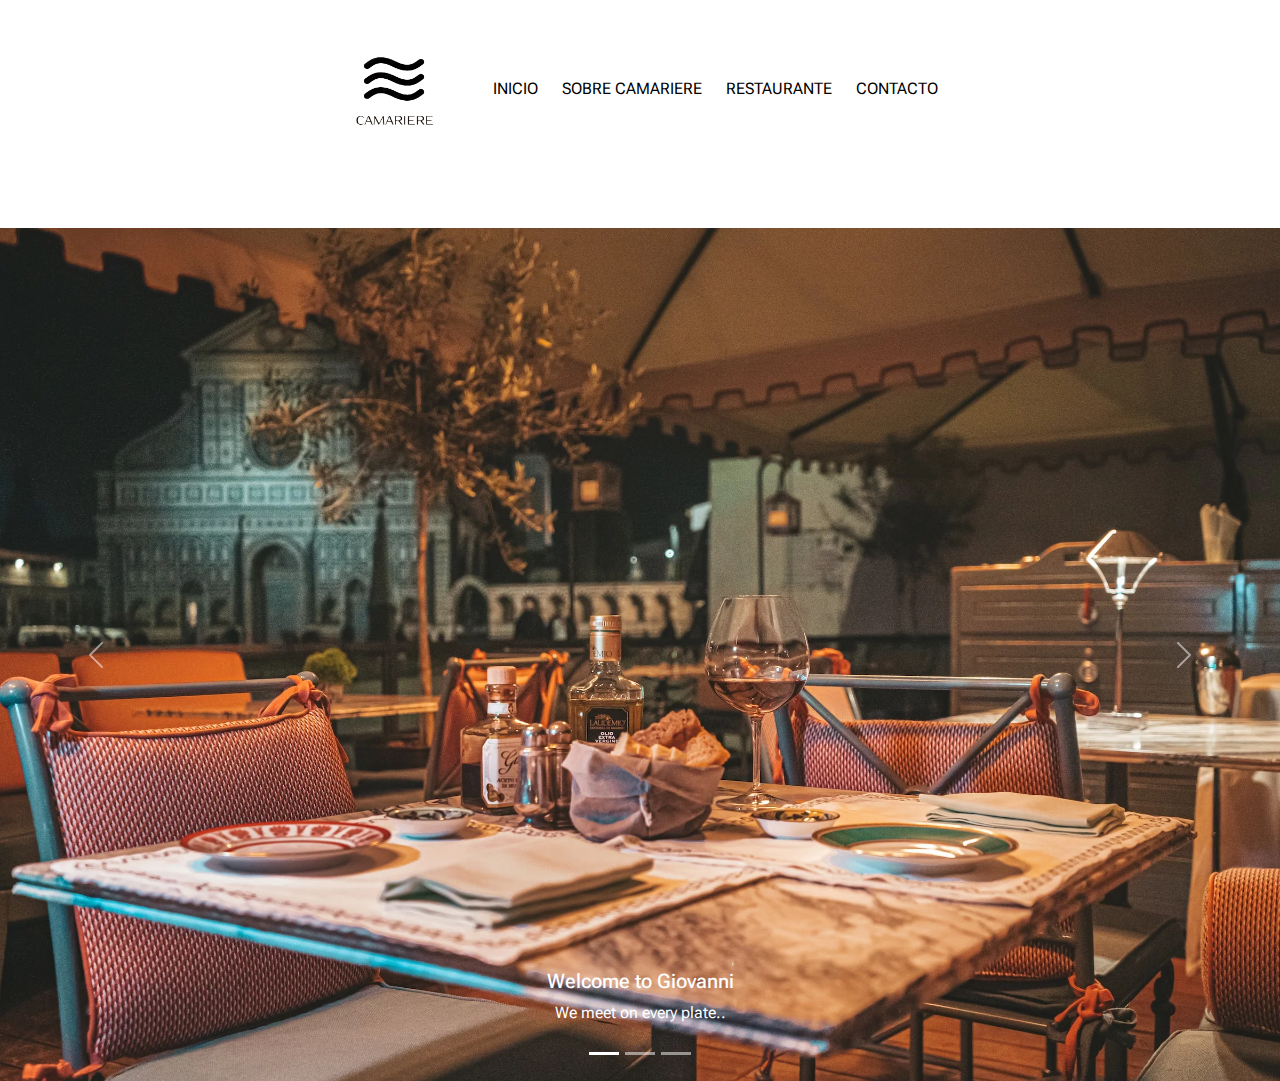
==== html/index.html @ 5c69f979 "Propuesta de proyecto" ====
<!DOCTYPE html>
<html lang="es">
<head>
    <meta charset="UTF-8">
    <meta name="viewport" content="width=device-width, initial-scale=1.0">
    <link href="https://cdn.jsdelivr.net/npm/bootstrap@5.3.3/dist/css/bootstrap.min.css" rel="stylesheet" integrity="sha384-QWTKZyjpPEjISv5WaRU9OFeRpok6YctnYmDr5pNlyT2bRjXh0JMhjY6hW+ALEwIH" crossorigin="anonymous">
    <script src="https://cdn.jsdelivr.net/npm/bootstrap@5.3.3/dist/js/bootstrap.bundle.min.js" integrity="sha384-YvpcrYf0tY3lHB60NNkmXc5s9fDVZLESaAA55NDzOxhy9GkcIdslK1eN7N6jIeHz" crossorigin="anonymous"></script>
    <link rel="icon" href="../assets/img/logo2.png">
    <link rel="stylesheet" href="../assets/css/inicio.css">
    <title>Camariere</title>

</head>
<body>

    <header>
        <input type="checkbox" id="check">
        <label for="check" class="show-menu">
            &#8801
        </label>
        <nav class="menu">
            <a href="#"><img class="logo" src="/assets/img/logoRayita.png" alt="Logo" height="130px" width="150px"></a>
            <a href="#">Inicio</a>
            <a href="#">Sobre Camariere</a>
            <a href="#">Restaurante</a>
            <a href="#">Contacto</a>
            <a href="#"><i class="fas fa-shopping-cart"></i></a>
            <label for="check" class="hide-menu">
            &#215
            </label>
        </nav>
    </header>
    <br><br>

    <!-- cARRUSEL -->

     <div id="carouselExampleCaptions" class="carousel slide">
        <div class="carousel-indicators">
          <button type="button" data-bs-target="#carouselExampleCaptions" data-bs-slide-to="0" class="active" aria-current="true" aria-label="Slide 1"></button>
          <button type="button" data-bs-target="#carouselExampleCaptions" data-bs-slide-to="1" aria-label="Slide 2"></button>
          <button type="button" data-bs-target="#carouselExampleCaptions" data-bs-slide-to="2" aria-label="Slide 3"></button>
        </div>
        <div class="carousel-inner">
          <div class="carousel-item active">
            <img src="/assets/img/restaurantElegante.webp" class="d-block w-100" alt="...">
            <div class="carousel-caption d-none d-md-block">
              <h5>Welcome to Giovanni</h5>
              <p>We meet on every plate..</p>
            </div>
          </div>
          <div class="carousel-item">
            <img src="/assets/img/fondoPag2.webp" class="d-block w-100" alt="...">
            <div class="carousel-caption d-none d-md-block">
              <h5>Facturation system</h5>
              <p>Some representative placeholder content for the second slide.</p>
            </div>
          </div>
          <div class="carousel-item">
            <img src="/assets/img/carrusel4.webp" class="d-block w-100" alt="...">
            <div class="carousel-caption d-none d-md-block">
              <h5>Third slide label</h5>
              <p>Some representative placeholder content for the third slide.</p>
            </div>
          </div>
        </div>
        <button class="carousel-control-prev" type="button" data-bs-target="#carouselExampleCaptions" data-bs-slide="prev">
          <span class="carousel-control-prev-icon" aria-hidden="true"></span>
          <span class="visually-hidden">Previous</span>
        </button>
        <button class="carousel-control-next" type="button" data-bs-target="#carouselExampleCaptions" data-bs-slide="next">
          <span class="carousel-control-next-icon" aria-hidden="true"></span>
          <span class="visually-hidden">Next</span>
        </button>
      </div>
       
    <script src="/js/inicio.js"></script>
</body>
</html>
---- assets/css/inicio.css ----
@import url('https://fonts.googleapis.com/css2?family=Playfair+Display:ital,wght@0,400..900;1,400..900&family=Roboto+Flex:opsz,wght@8. .144,100..1000&display=swap');


*{
    list-style: none;
    box-sizing: border-box;
    margin: 0;
    padding: 0;
    font-family: "Roboto flex", sans-serif;
    text-decoration: none;
    
}


header{

    text-align: center;
    padding: 25px 0;
}

.menu a{
    text-transform: uppercase;
    text-decoration: none;
    color: black;
    padding:0 10px;
    display: inline-block;
}

.show-menu, 
.hide-menu{
    font-size: 30px;
    cursor: pointer;
    display: none;
    text-decoration: none;
    color: rgb(0, 0, 0);
    transition: 0,04s;
}

.menu a:hover,
.show-menu,
.hide-menu{
    color: rgb(155, 111, 30);
}

#check{
    display: none;
}
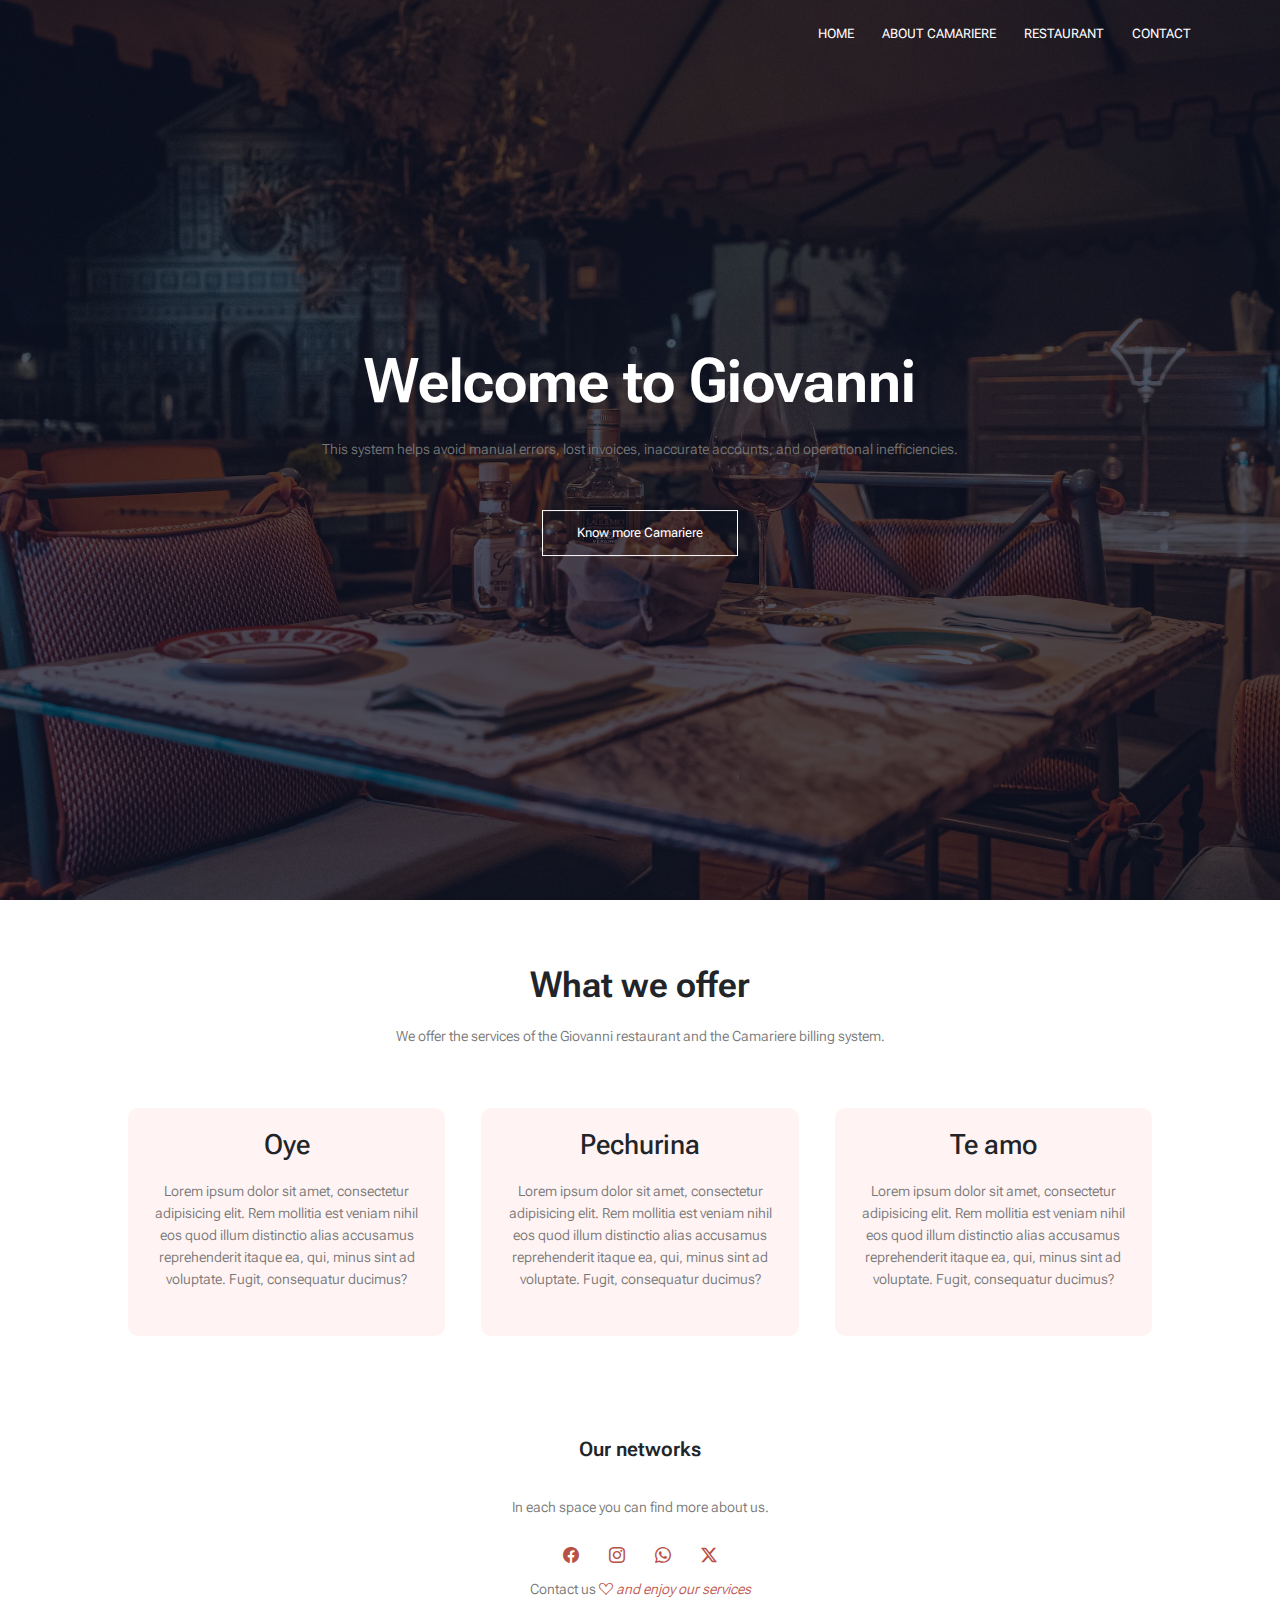
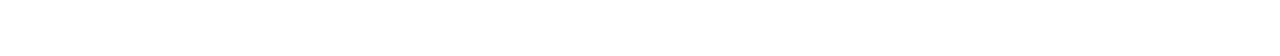
==== commit 7ba589dd: "Propuesta finalizada de Inicio/Home" ====
--- a/html/index.html
+++ b/html/index.html
@@ -4,74 +4,103 @@
     <meta charset="UTF-8">
     <meta name="viewport" content="width=device-width, initial-scale=1.0">
     <link href="https://cdn.jsdelivr.net/npm/bootstrap@5.3.3/dist/css/bootstrap.min.css" rel="stylesheet" integrity="sha384-QWTKZyjpPEjISv5WaRU9OFeRpok6YctnYmDr5pNlyT2bRjXh0JMhjY6hW+ALEwIH" crossorigin="anonymous">
-    <script src="https://cdn.jsdelivr.net/npm/bootstrap@5.3.3/dist/js/bootstrap.bundle.min.js" integrity="sha384-YvpcrYf0tY3lHB60NNkmXc5s9fDVZLESaAA55NDzOxhy9GkcIdslK1eN7N6jIeHz" crossorigin="anonymous"></script>
+    <link rel="stylesheet" href="https://cdn.jsdelivr.net/npm/bootstrap-icons@1.11.3/font/bootstrap-icons.min.css">
     <link rel="icon" href="../assets/img/logo2.png">
     <link rel="stylesheet" href="../assets/css/inicio.css">
     <title>Camariere</title>
 
 </head>
 <body>
+    <section class="header">
+      <nav>
+        <div class="nav-links" id="navLinks">
+          <i class="bi bi-x" onclick="hideMenu()"></i>
+            <ul>
+              <li><a href="#">HOME</a></li>
+              <li><a href="#">ABOUT CAMARIERE</a></li>
+              <li><a href="#">RESTAURANT</a></li>
+              <li><a href="#">CONTACT</a></li>
+            </ul>
+        </div>
+        <i class="bi bi-list" onclick="showMenu()"></i> 
+      </nav>
 
-    <header>
-        <input type="checkbox" id="check">
-        <label for="check" class="show-menu">
-            &#8801
-        </label>
-        <nav class="menu">
-            <a href="#"><img class="logo" src="/assets/img/logoRayita.png" alt="Logo" height="130px" width="150px"></a>
-            <a href="#">Inicio</a>
-            <a href="#">Sobre Camariere</a>
-            <a href="#">Restaurante</a>
-            <a href="#">Contacto</a>
-            <a href="#"><i class="fas fa-shopping-cart"></i></a>
-            <label for="check" class="hide-menu">
-            &#215
-            </label>
-        </nav>
-    </header>
-    <br><br>
+      <div class="text-box">
+        <h1>Welcome to Giovanni</h1>
+        <p>This system helps avoid manual errors, lost invoices, inaccurate accounts, and operational inefficiencies.</p>
+        <a href="#" class="hero-btn">Know more Camariere</a>
+    </div>
 
-    <!-- cARRUSEL -->
+    </section>
 
-     <div id="carouselExampleCaptions" class="carousel slide">
-        <div class="carousel-indicators">
-          <button type="button" data-bs-target="#carouselExampleCaptions" data-bs-slide-to="0" class="active" aria-current="true" aria-label="Slide 1"></button>
-          <button type="button" data-bs-target="#carouselExampleCaptions" data-bs-slide-to="1" aria-label="Slide 2"></button>
-          <button type="button" data-bs-target="#carouselExampleCaptions" data-bs-slide-to="2" aria-label="Slide 3"></button>
+     <!---------- CONTENIDO PAG ----------->
+
+     <section class="info">
+
+      <h1>What we offer</h1>
+      <p>We offer the services of the Giovanni restaurant and the Camariere billing system.</p>
+
+      <div class="row-row">
+        <div class="info-col">
+            <h3>Oye</h3>
+            <p>Lorem ipsum dolor sit amet, consectetur adipisicing elit.
+              Rem mollitia est veniam nihil eos quod illum distinctio alias accusamus reprehenderit itaque ea,
+              qui, minus sint ad voluptate. Fugit, consequatur ducimus?
+            </p>
         </div>
-        <div class="carousel-inner">
-          <div class="carousel-item active">
-            <img src="/assets/img/restaurantElegante.webp" class="d-block w-100" alt="...">
-            <div class="carousel-caption d-none d-md-block">
-              <h5>Welcome to Giovanni</h5>
-              <p>We meet on every plate..</p>
-            </div>
-          </div>
-          <div class="carousel-item">
-            <img src="/assets/img/fondoPag2.webp" class="d-block w-100" alt="...">
-            <div class="carousel-caption d-none d-md-block">
-              <h5>Facturation system</h5>
-              <p>Some representative placeholder content for the second slide.</p>
-            </div>
-          </div>
-          <div class="carousel-item">
-            <img src="/assets/img/carrusel4.webp" class="d-block w-100" alt="...">
-            <div class="carousel-caption d-none d-md-block">
-              <h5>Third slide label</h5>
-              <p>Some representative placeholder content for the third slide.</p>
-            </div>
-          </div>
-        </div>
-        <button class="carousel-control-prev" type="button" data-bs-target="#carouselExampleCaptions" data-bs-slide="prev">
-          <span class="carousel-control-prev-icon" aria-hidden="true"></span>
-          <span class="visually-hidden">Previous</span>
-        </button>
-        <button class="carousel-control-next" type="button" data-bs-target="#carouselExampleCaptions" data-bs-slide="next">
-          <span class="carousel-control-next-icon" aria-hidden="true"></span>
-          <span class="visually-hidden">Next</span>
-        </button>
+
+        <div class="info-col">
+          <h3>Pechurina</h3>
+          <p>Lorem ipsum dolor sit amet, consectetur adipisicing elit.
+            Rem mollitia est veniam nihil eos quod illum distinctio alias accusamus reprehenderit itaque ea,
+            qui, minus sint ad voluptate. Fugit, consequatur ducimus?
+          </p>
       </div>
-       
-    <script src="/js/inicio.js"></script>
+
+      <div class="info-col">
+        <h3>Te amo</h3>
+        <p>Lorem ipsum dolor sit amet, consectetur adipisicing elit.
+          Rem mollitia est veniam nihil eos quod illum distinctio alias accusamus reprehenderit itaque ea,
+          qui, minus sint ad voluptate. Fugit, consequatur ducimus?
+        </p>
+    </div>
+      
+      </div>
+      
+     </section>
+
+     <!---------- FOOTER ----------->
+
+     <section class="footer">
+      <h5>Our networks</h5>
+      <p>In each space you can find more about us.</p>
+
+      <div class="icons">
+        <i class="bi bi-facebook"></i>
+        <i class="bi bi-instagram"></i>
+        <i class="bi bi-whatsapp"></i>
+        <i class="bi bi-twitter-x"></i>
+      </div>
+      <p>Contact us <i class="bi bi-suit-heart"> and enjoy our services</i> </p>
+
+
+     </section>
+
+    <!-- Funcion para vista menu en moviles -->
+
+    <script>
+
+      var navLinks =document.getElementById("navLinks");
+
+      function showMenu (){
+          navLinks.style.right ="0";
+        }
+        function hideMenu(){
+          navLinks.style.right ="-200px";
+        }
+
+    </script>
+
+        
 </body>
 </html>--- a/assets/css/inicio.css
+++ b/assets/css/inicio.css
@@ -11,37 +11,213 @@
     
 }
 
-
-header{
-
+/* Imagen fondo Banner */
+
+.header {
+    min-height: 100vh;
+    width: 100%;
+    background-image: linear-gradient(rgba(4,9,30,0.70),rgba(4,9,30,0.70)),url(/assets/img/restaurantElegante.webp);
+    background-position: center;
+    background-size: cover;
+    position: relative;
+}
+
+nav{
+    display: flex;
+    padding: 1% 6%;
+    justify-content: space-between;
+    align-items: center;
+}
+
+nav img{
+    width: 100px;
+}
+
+.nav-links{
+    flex: 1;
+    text-align: right;
+}
+
+.nav-links ul li{
+    list-style: none;
+    display: inline-block;
+    padding: 8px 12px;
+    position: relative;
+
+}
+
+.nav-links ul li a{
+    color: #fff;
+    text-decoration: none;
+    font-size: 13px;
+}
+
+/* EN LA NAVBAR LAS LINEAS ROJAS QUE SE POSAN DEBAJO */
+.nav-links ul li::after{
+    content: '';
+    width: 0%;
+    height: 2PX;
+    background: #c3271c;
+    display: block;
+    margin: auto;
+    transition: 0.5s;
+}
+
+.nav-links ul li:hover::after{
+    width: 100%;
+}
+
+.text-box{
+    width: 90%;
+    color: #fff;
+    position: absolute;
+    top: 50%;
+    left: 50%;
+    transform: translate(-50%, -50%);
     text-align: center;
-    padding: 25px 0;
-}
-
-.menu a{
-    text-transform: uppercase;
+}
+
+.text-box h1{
+    font-size: 62px;
+}
+
+.text-box p{
+    margin: 10px 0 40px;
+    font-size: 14px;
+}
+
+.hero-btn{
+    display: inline-block;
     text-decoration: none;
-    color: black;
-    padding:0 10px;
-    display: inline-block;
-}
-
-.show-menu, 
-.hide-menu{
-    font-size: 30px;
+    color: #fff;
+    border: 1px solid #fff;
+    padding: 12px 34px;
+    font-size: 13px;
+    background: transparent;
+    position: relative;
     cursor: pointer;
+}
+
+.hero-btn:hover{
+    border: 1px solid #af544d;
+    background: #a8514b;
+    transition: 1s;
+}
+
+/*OCULTAR ICONOS MENU Y X */
+
+nav .bi {
     display: none;
-    text-decoration: none;
-    color: rgb(0, 0, 0);
-    transition: 0,04s;
-}
-
-.menu a:hover,
-.show-menu,
-.hide-menu{
-    color: rgb(155, 111, 30);
-}
-
-#check{
-    display: none;
-}
+}
+
+/* RESPONSIVE */
+@media (max-width: 700px){
+   
+    .text-box h1{
+        font-size: 20px;
+    }
+    .nav-links ul li{
+        display: block;
+    }
+    .nav-links{
+        position: absolute;
+        background: #ae7a76;
+        height: 100vh;
+        width: 200px;
+        top: 0;
+        right: 0;
+        text-align: left;
+        z-index: 2;
+        transition: 1s;
+    }
+    nav .bi{
+        display: block;
+        color: #fff;
+        margin: 10px;
+        font-size: 22px;
+        cursor: pointer;
+    }
+    .nav-links ul{
+        padding: 10px;
+    }
+
+
+}
+
+/* COLOR DE LOS ICONOS DE MENU MOVIL */
+
+
+.bi-list {
+    color: white;
+}
+
+.bi-x {
+    color: white;
+}
+
+/* SECCION INFORMACION */
+
+.info{
+    width: 80%;
+    margin: auto;
+    text-align: center;
+    padding-top: 5%;
+}
+
+h1 {
+    font-size: 36px;
+    font-weight: 600;
+}
+
+p{
+    color: #777;
+    font-size: 14px;
+    font-weight: 300;
+    line-height: 22px;
+    padding: 10px;
+}
+
+/* FILAS TEXTO */
+
+.row-row{
+    margin-top: 5%;
+    display: flex;
+    justify-content: space-between;
+}
+
+.info-col{
+    flex-basis: 31%;
+    background: #fff3f3;
+    border-radius: 10px;
+    margin-bottom: 5%;
+    padding: 20px 12px;
+    box-sizing: border-box;
+}
+
+/* FOOTER */
+
+.footer{
+    width: 100%;
+    text-align: center;
+    padding: 30px 0;
+}
+
+.footer h5{
+    margin-bottom: 25px;
+    margin-top: 20px;
+    font-weight: 600;
+
+}
+
+/* COLOR ICONOS */
+
+.icons .bi{
+    color: #b75046;
+    margin: 0 13px;
+    cursor: pointer;
+    padding: 18px 0;
+}
+
+.bi-suit-heart{
+    color: #bf5851;
+}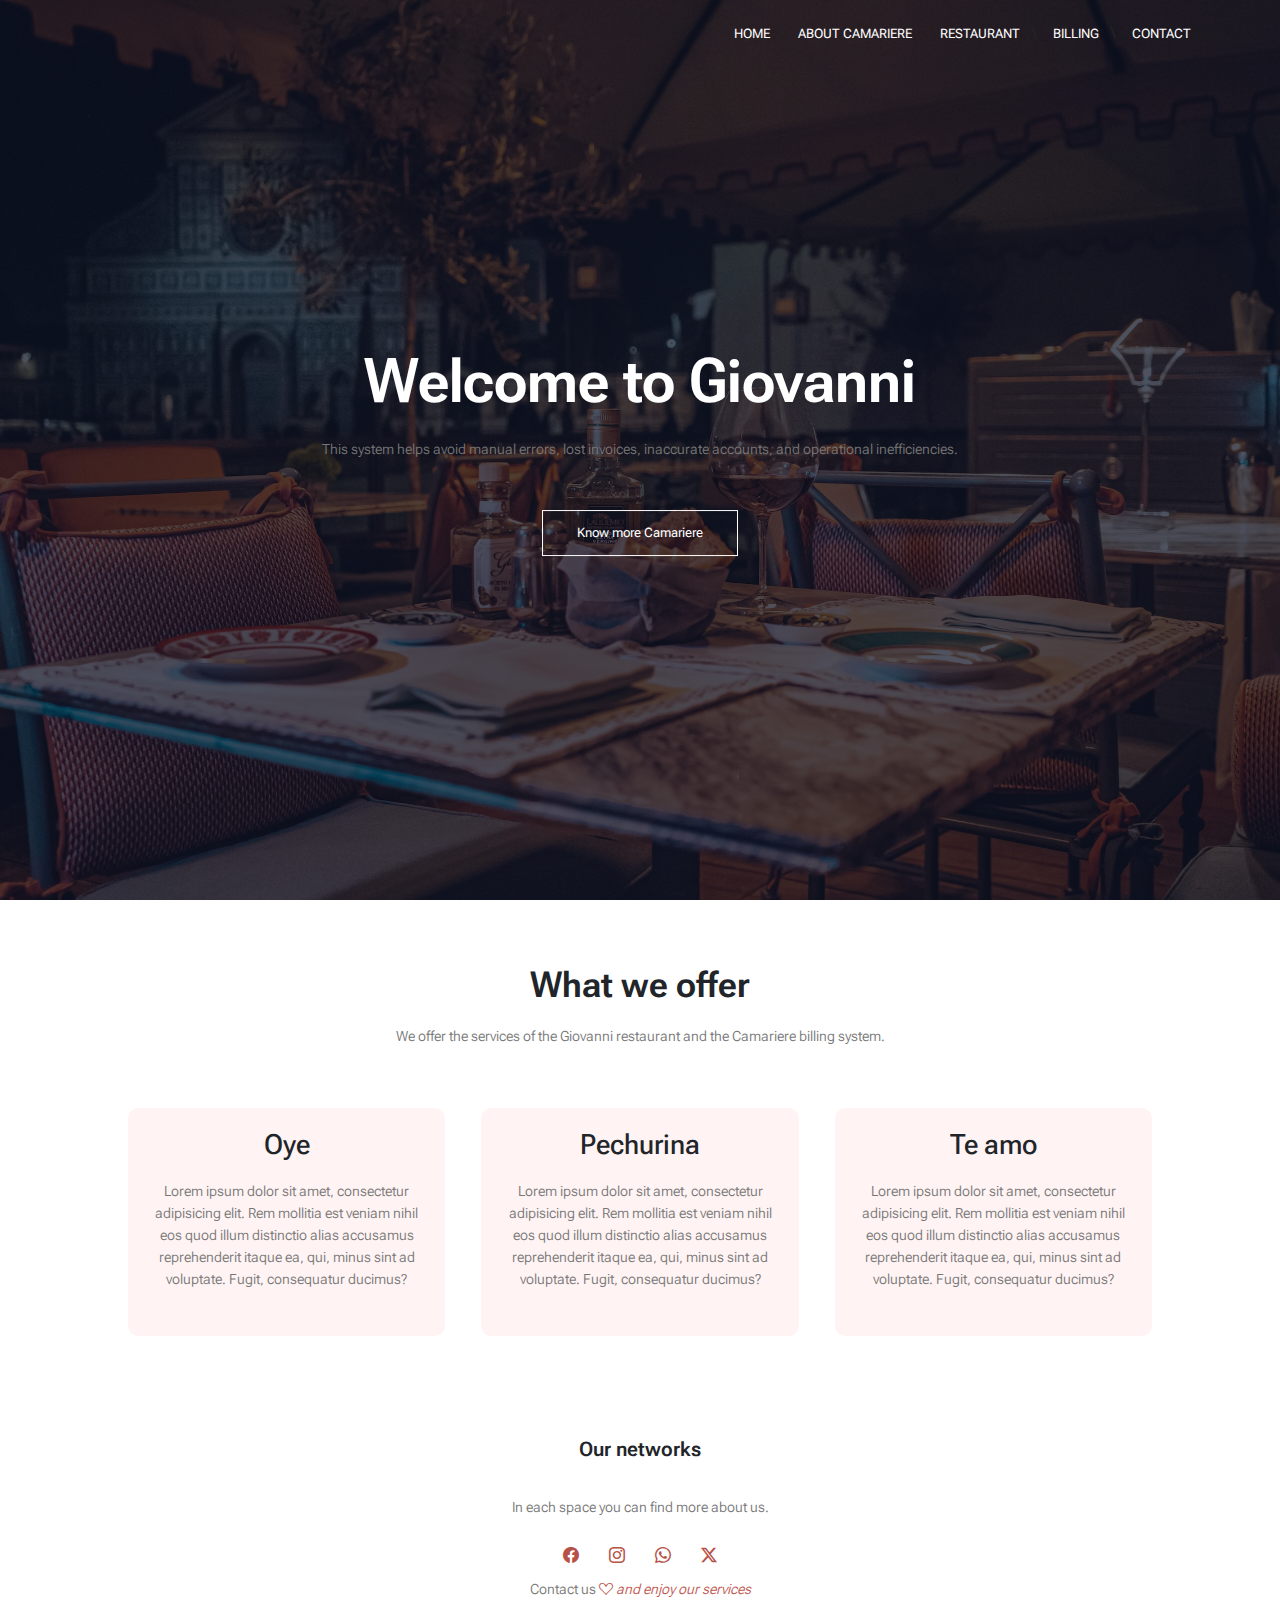
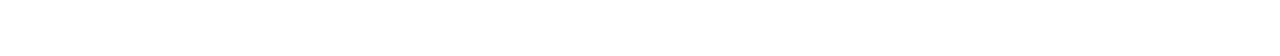
==== commit deefecb6: "Create files abour_camariere, contact, index, restaurant" ====
--- a/html/index.html
+++ b/html/index.html
@@ -15,10 +15,11 @@
       <nav>
         <div class="nav-links" id="navLinks">
           <i class="bi bi-x" onclick="hideMenu()"></i>
-            <ul>
-              <li><a href="#">HOME</a></li>
+            <ul>  
+              <li><a href="index.html">HOME</a></li>
               <li><a href="#">ABOUT CAMARIERE</a></li>
-              <li><a href="#">RESTAURANT</a></li>
+              <li><a href="#">RESTAURANT</a></li>\
+              <li><a href="#">BILLING</a></li>\
               <li><a href="#">CONTACT</a></li>
             </ul>
         </div>
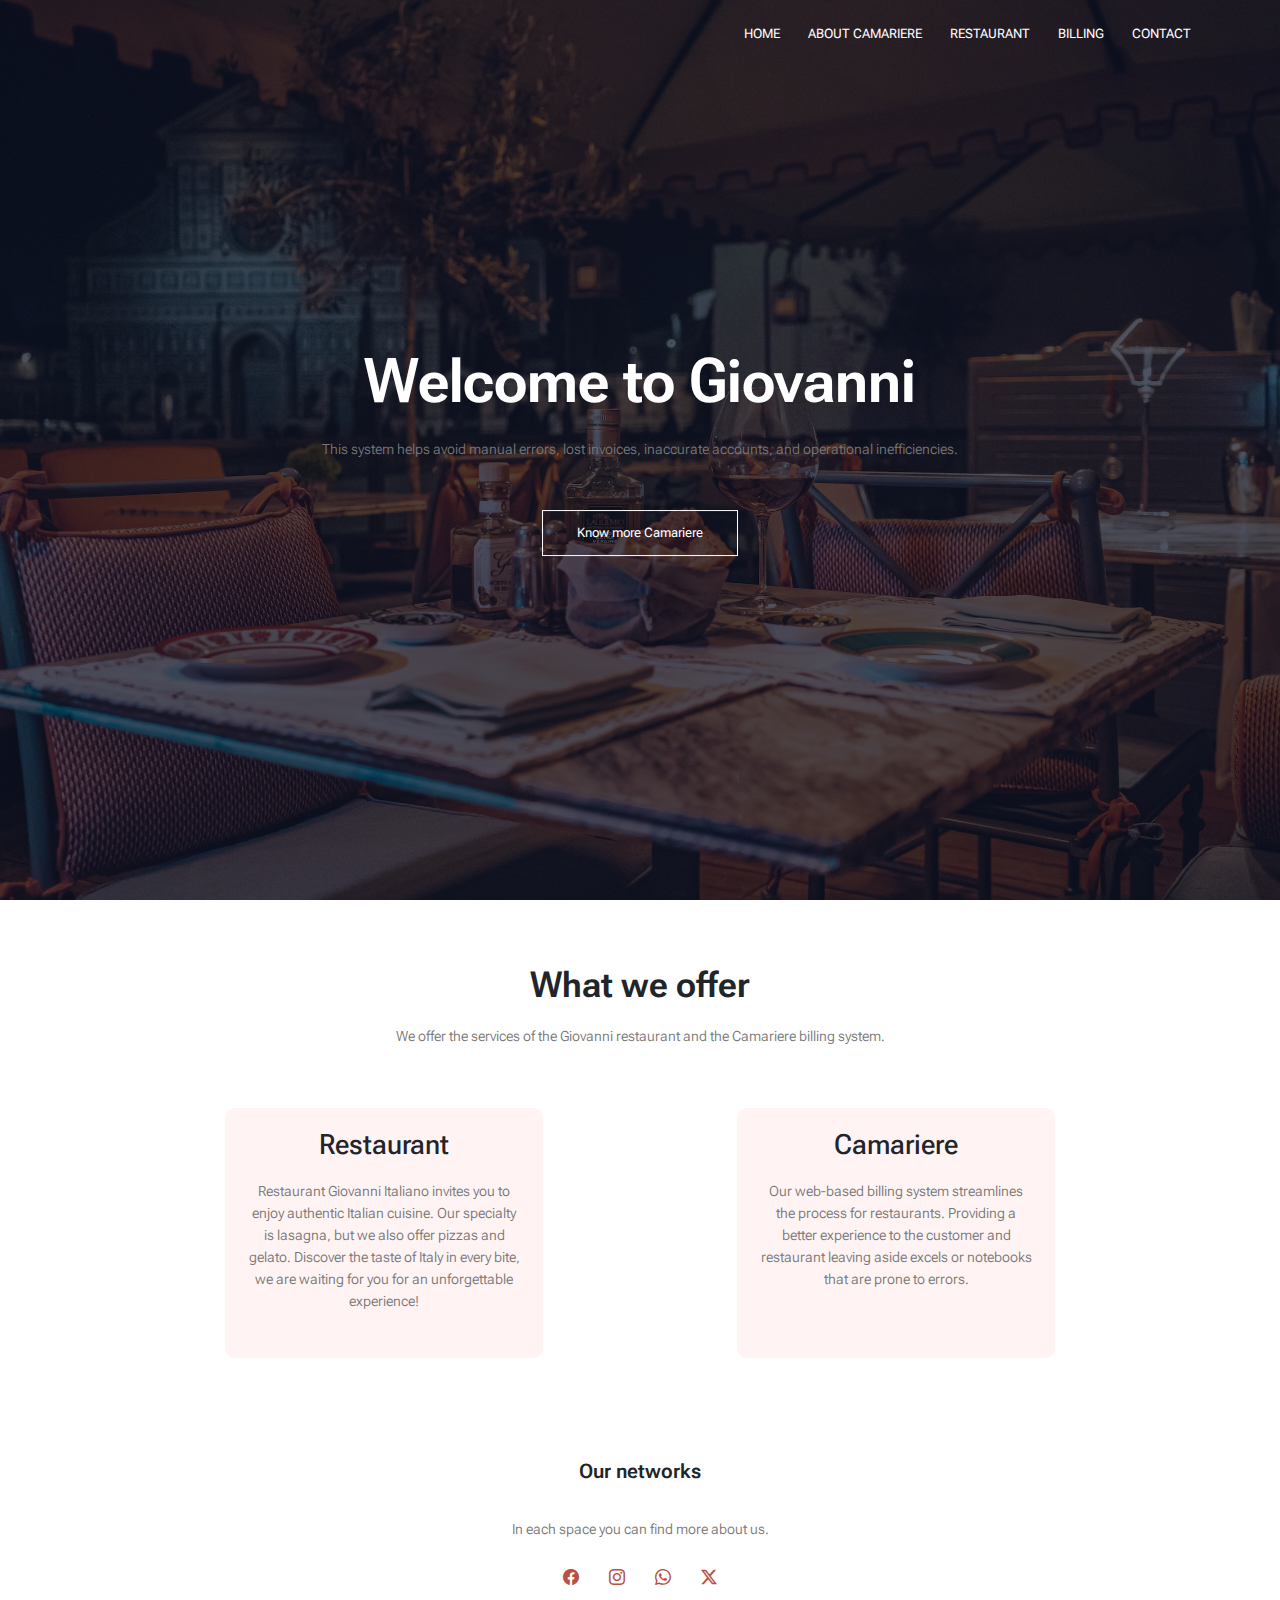
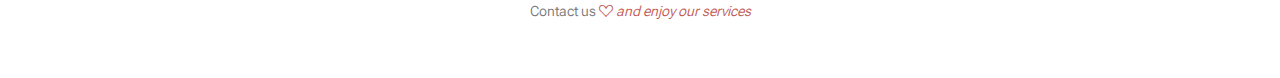
==== commit 0e2bf0ec: "Finalizacion inicio" ====
--- a/html/index.html
+++ b/html/index.html
@@ -17,10 +17,10 @@
           <i class="bi bi-x" onclick="hideMenu()"></i>
             <ul>  
               <li><a href="index.html">HOME</a></li>
-              <li><a href="#">ABOUT CAMARIERE</a></li>
-              <li><a href="#">RESTAURANT</a></li>\
-              <li><a href="#">BILLING</a></li>\
-              <li><a href="#">CONTACT</a></li>
+              <li><a href="about_camariere.html">ABOUT CAMARIERE</a></li>
+              <li><a href="restaurant.html">RESTAURANT</a></li>
+              <li><a href="billing.html">BILLING</a></li>              
+              <li><a href="contatc.html">CONTACT</a></li>
             </ul>
         </div>
         <i class="bi bi-list" onclick="showMenu()"></i> 
@@ -43,28 +43,23 @@
 
       <div class="row-row">
         <div class="info-col">
-            <h3>Oye</h3>
-            <p>Lorem ipsum dolor sit amet, consectetur adipisicing elit.
-              Rem mollitia est veniam nihil eos quod illum distinctio alias accusamus reprehenderit itaque ea,
-              qui, minus sint ad voluptate. Fugit, consequatur ducimus?
+            <h3>Restaurant</h3>
+            <p>
+              Restaurant Giovanni Italiano invites you to enjoy authentic Italian cuisine. 
+              Our specialty is lasagna, but we also offer pizzas and gelato. Discover the 
+              taste of Italy in every bite, we are waiting for you for an unforgettable 
+              experience!
             </p>
         </div>
 
         <div class="info-col">
-          <h3>Pechurina</h3>
-          <p>Lorem ipsum dolor sit amet, consectetur adipisicing elit.
-            Rem mollitia est veniam nihil eos quod illum distinctio alias accusamus reprehenderit itaque ea,
-            qui, minus sint ad voluptate. Fugit, consequatur ducimus?
+          <h3>Camariere</h3>
+          <p>
+            Our web-based billing system streamlines the process for restaurants. Providing
+            a better experience to the customer and restaurant leaving aside excels or notebooks
+            that are prone to errors. 
           </p>
       </div>
-
-      <div class="info-col">
-        <h3>Te amo</h3>
-        <p>Lorem ipsum dolor sit amet, consectetur adipisicing elit.
-          Rem mollitia est veniam nihil eos quod illum distinctio alias accusamus reprehenderit itaque ea,
-          qui, minus sint ad voluptate. Fugit, consequatur ducimus?
-        </p>
-    </div>
       
       </div>
       
--- a/assets/css/inicio.css
+++ b/assets/css/inicio.css
@@ -182,7 +182,7 @@
 .row-row{
     margin-top: 5%;
     display: flex;
-    justify-content: space-between;
+    justify-content: space-around;
 }
 
 .info-col{
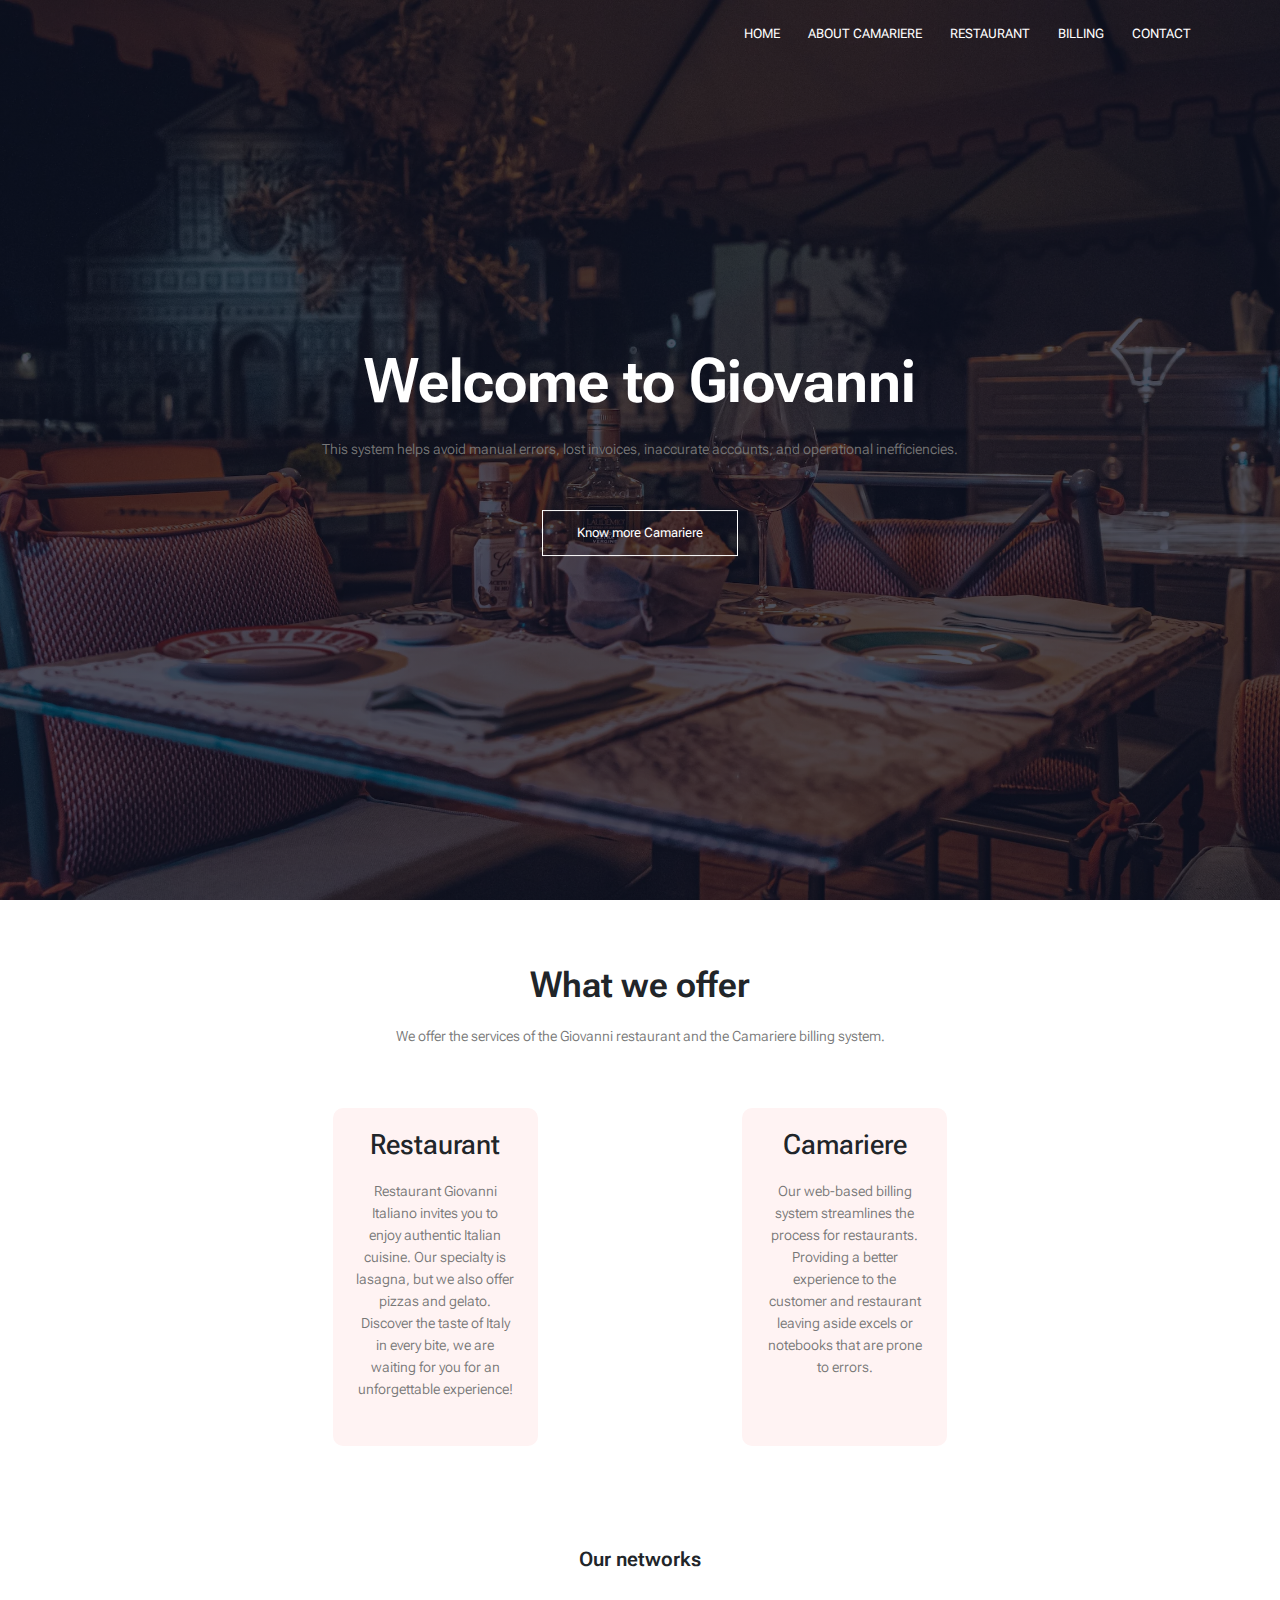
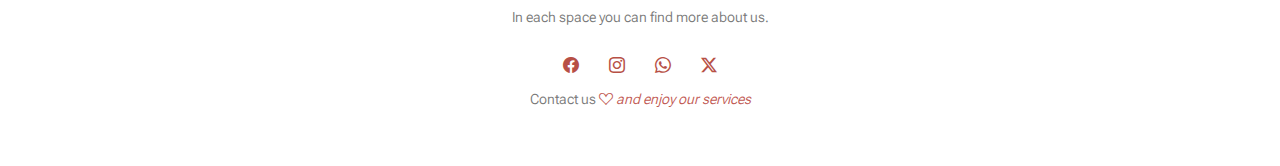
==== commit 60d64753: "adelantando" ====
--- a/html/index.html
+++ b/html/index.html
@@ -29,14 +29,13 @@
       <div class="text-box">
         <h1>Welcome to Giovanni</h1>
         <p>This system helps avoid manual errors, lost invoices, inaccurate accounts, and operational inefficiencies.</p>
-        <a href="#" class="hero-btn">Know more Camariere</a>
-    </div>
-
+        <a href="about_camariere.html" class="hero-btn">Know more Camariere</a>
+      </div>
     </section>
 
      <!---------- CONTENIDO PAG ----------->
 
-     <section class="info">
+    <section class="info">
 
       <h1>What we offer</h1>
       <p>We offer the services of the Giovanni restaurant and the Camariere billing system.</p>
@@ -80,7 +79,7 @@
       <p>Contact us <i class="bi bi-suit-heart"> and enjoy our services</i> </p>
 
 
-     </section>
+    </section>
 
     <!-- Funcion para vista menu en moviles -->
 
--- a/assets/css/inicio.css
+++ b/assets/css/inicio.css
@@ -13,6 +13,7 @@
 
 /* Imagen fondo Banner */
 
+
 .header {
     min-height: 100vh;
     width: 100%;
@@ -21,6 +22,16 @@
     background-size: cover;
     position: relative;
 }
+
+.header_about_camariere {
+    min-height: 100vh;
+    width: 100%;
+    background-image: linear-gradient(rgba(4,9,30,0.70),rgba(4,9,30,0.70)),url(/assets/img/austin-distel-744oGeqpxPQ-unsplash.jpg);
+    background-position: center;
+    background-size: cover;
+    position: relative;
+}
+
 
 nav{
     display: flex;
@@ -182,11 +193,11 @@
 .row-row{
     margin-top: 5%;
     display: flex;
-    justify-content: space-around;
+    justify-content: space-evenly;
 }
 
 .info-col{
-    flex-basis: 31%;
+    flex-basis: 20%;
     background: #fff3f3;
     border-radius: 10px;
     margin-bottom: 5%;
